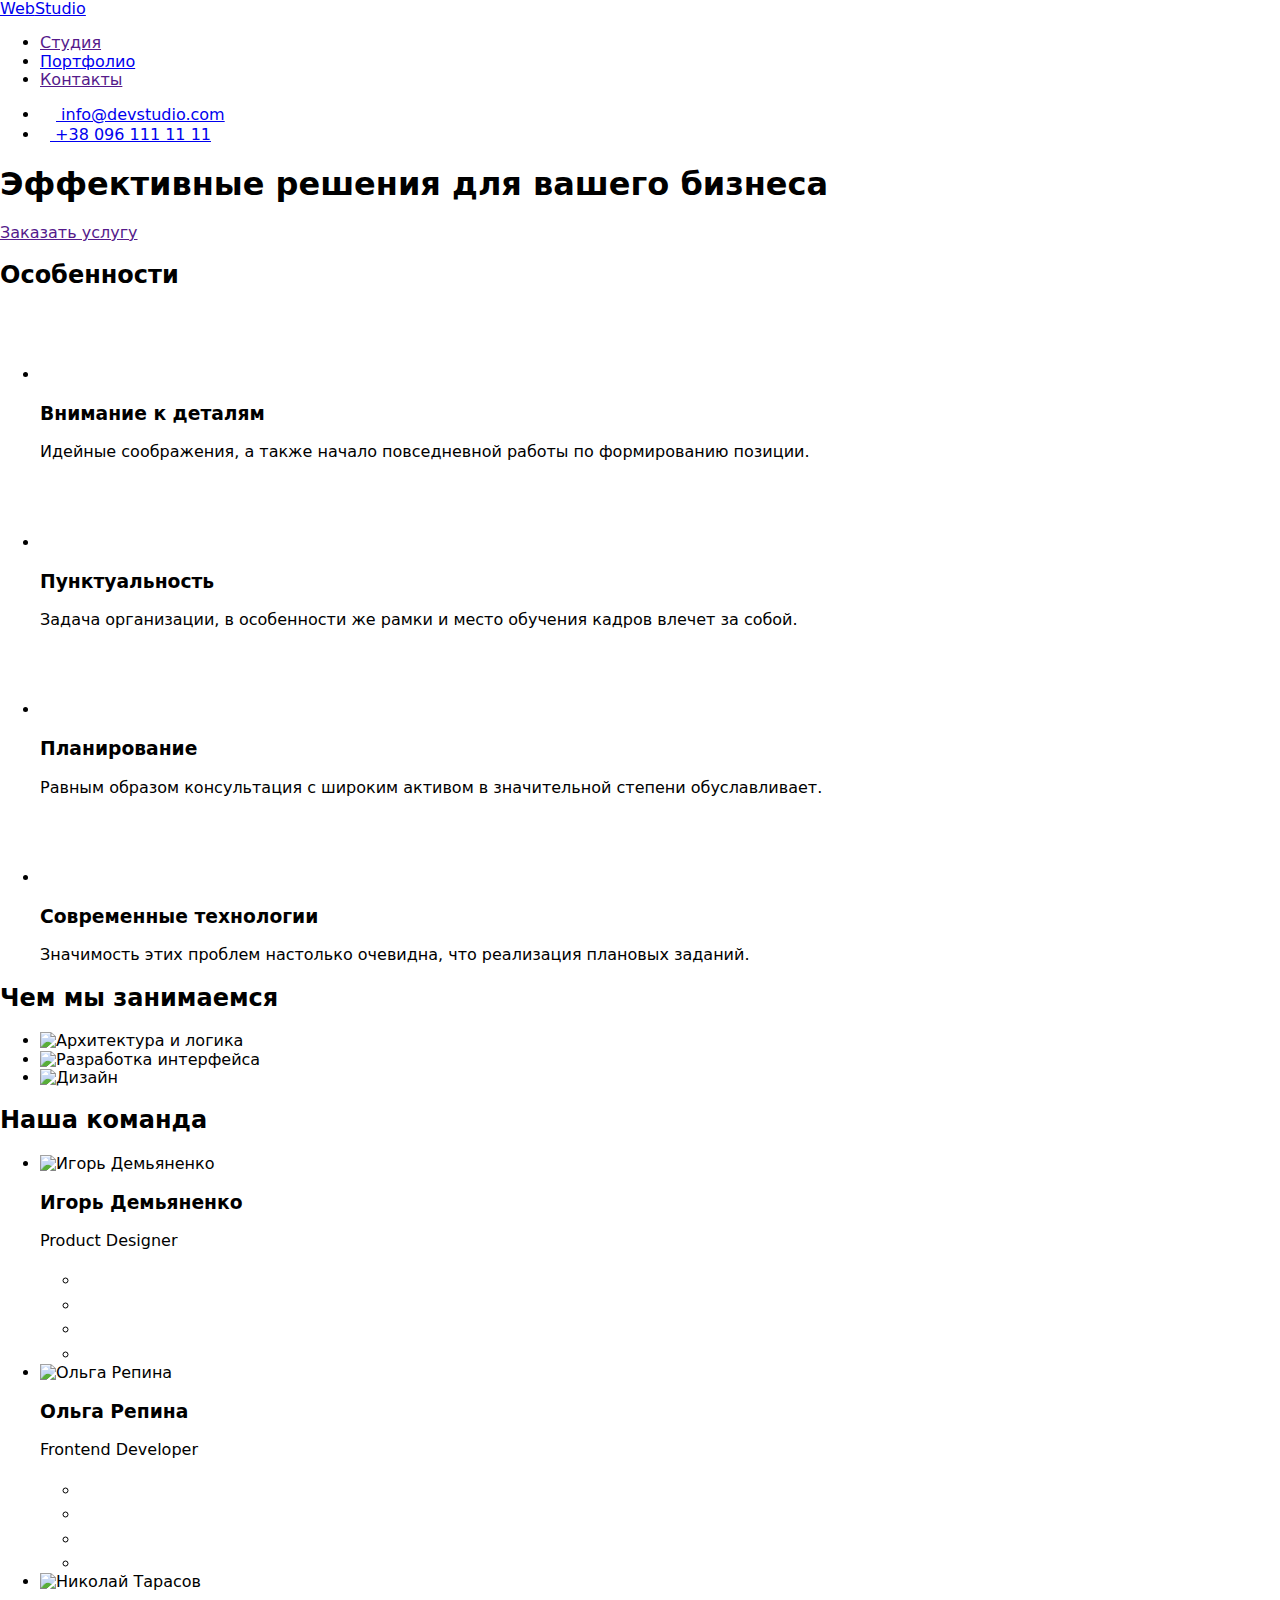
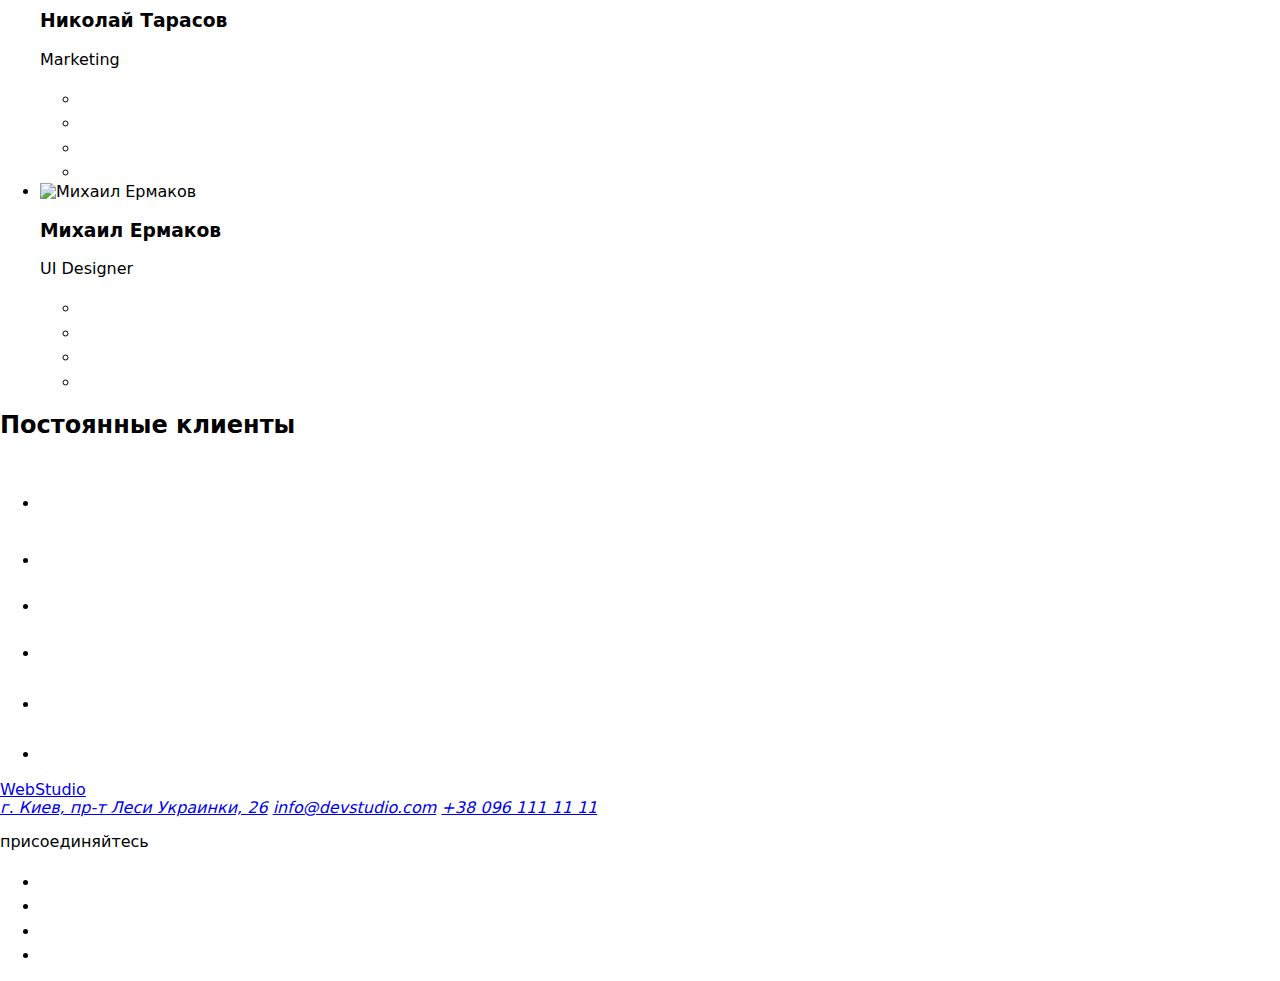
==== index.html @ e8a1dd30 "add files for homework 04 to start homework 05" ====
<!DOCTYPE html>
<html lang="ru">
  <head>
    <meta charset="UTF-8" />
    <meta name="viewport" content="width=device-width, initial-scale=1.0" />
    <title>Студия</title>
    <link rel="preconnect" href="https://fonts.gstatic.com" />
    <link
      href="https://fonts.googleapis.com/css2?family=Raleway:wght@700&family=Roboto:wght@400;500;700;900&display=swap"
      rel="stylesheet"
    />
    <link
      rel="stylesheet"
      href="https://cdnjs.cloudflare.com/ajax/libs/modern-normalize/1.0.0/modern-normalize.min.css"
    />
    <link rel="stylesheet" href="./css/styles.css" />
  </head>

  <body>
    <!-- Шапка -->
    <header class="header">
      <!--Контейнер для шапки сайта-->
      <div class="container main-nav">
        <nav class="header-nav">
          <!--Навигация-->
          <a href="./index.html" class="logo">
            <span class="logo-web">Web</span>Studio
          </a>

          <ul class="header-list">
            <li class="item">
              <a href="" class="header-list-link current">Студия</a>
            </li>

            <li class="item">
              <a href="./portfolio.html" class="header-list-link">Портфолио</a>
            </li>

            <li class="item">
              <a href="" class="header-list-link">Контакты</a>
            </li>
          </ul>
        </nav>

        <!--Kонтакы-->
        <ul class="contacts">
          <li class="item">
            <a
              href="mailto:info@devstudio.com"
              class="contacts-link header-mail"
            >
              <svg class="icon-contacts" width="16" height="12">
                <use href="./images/icons.svg#icon-envelope"></use>
              </svg>
              info@devstudio.com
            </a>
          </li>

          <li class="item">
            <a href="tel:+380961111111" class="contacts-link header-tel">
              <svg class="icon-contacts" width="10" height="16">
                <use href="./images/icons.svg#icon-smartphone"></use>
              </svg>
              +38 096 111 11 11
            </a>
          </li>
        </ul>
      </div>
    </header>

    <main>
      <!--Герой-->
      <section class="hero">
        <div class="header-overlay">
          <h1 class="hero-title">Эффективные решения для вашего бизнеса</h1>
          <a href="" class="hero-link">Заказать услугу</a>
        </div>
      </section>

      <!--Особенности-->
      <section class="features">
        <div class="container">
          <!-- Скрытый заголовок, особенности -->

          <h2 class="hidden">Особенности</h2>
          <ul class="features-list">
            <li class="features-list-item feature-first">
              <div class="features-icons">
                <svg class="icon-antenna" width="70" height="70">
                  <use href="./images/icons.svg#icon-antenna"></use>
                </svg>
              </div>
              <h3 class="features-item-title">Внимание к деталям</h3>
              <p class="features-item-text">
                Идейные соображения, а также начало повседневной работы по
                формированию позиции.
              </p>
            </li>

            <li class="features-list-item feature-second">
              <div class="features-icons">
                <svg class="icon-clock" width="70" height="70">
                  <use href="./images/icons.svg#icon-clock"></use>
                </svg>
              </div>
              <h3 class="features-item-title">Пунктуальность</h3>
              <p class="features-item-text">
                Задача организации, в особенности же рамки и место обучения
                кадров влечет за собой.
              </p>
            </li>

            <li class="features-list-item feature-third">
              <div class="features-icons">
                <svg class="icon-diagram" width="70" height="70">
                  <use href="./images/icons.svg#icon-diagram"></use>
                </svg>
              </div>
              <h3 class="features-item-title">Планирование</h3>
              <p class="features-item-text">
                Равным образом консультация с широким активом в значительной
                степени обуславливает.
              </p>
            </li>

            <li class="features-list-item feature-fourth">
              <div class="features-icons">
                <svg class="icon-astronaut" width="70" height="70">
                  <use href="./images/icons.svg#icon-astronaut"></use>
                </svg>
              </div>
              <h3 class="features-item-title">Современные технологии</h3>
              <p class="features-item-text">
                Значимость этих проблем настолько очевидна, что реализация
                плановых заданий.
              </p>
            </li>
          </ul>
        </div>
      </section>

      <!--Чем мы занимаемся-->
      <section class="issues">
        <div class="container">
          <!--Виды работ-->
          <h2 class="issues-title">Чем мы занимаемся</h2>
          <ul class="issues-list">
            <li class="issues-item">
              <img
                src="./images/our_projects_1.jpg"
                alt="Архитектура и логика"
                width="370"
              />
            </li>

            <li class="issues-item">
              <img
                src="./images/our_projects_2.jpg"
                alt="Разработка интерфейса"
                width="370"
              />
            </li>

            <li class="issues-item">
              <img src="./images/our_projects_3.jpg" alt="Дизайн" width="370" />
            </li>
          </ul>
        </div>
      </section>

      <!-- Наша команда -->
      <section class="team">
        <div class="container">
          <!--Представление команды-->
          <h2 class="team-title">Наша команда</h2>
          <ul class="team-list">
            <!-- Игорь Демьяненко -->
            <li class="team-list-item">
              <img
                src="./images/team_card_1.jpg"
                alt="Игорь Демьяненко"
                width="270"
              />
              <div class="team-card">
                <h3 class="team-item-title">Игорь Демьяненко</h3>
                <p class="team-item-text">Product Designer</p>
                <ul class="social-network ihor-sn">
                  <li class="sn-item">
                    <a href="" class="circle-button">
                      <svg class="icon-sn" width="20" height="20">
                        <use href="./images/icons.svg#icon-instagram"></use>
                      </svg>
                    </a>
                  </li>
                  <li class="sn-item">
                    <a href="" class="circle-button">
                      <svg class="icon-sn" width="20" height="20">
                        <use href="./images/icons.svg#icon-twitter"></use>
                      </svg>
                    </a>
                  </li>
                  <li class="sn-item">
                    <a href="" class="circle-button">
                      <svg class="icon-sn" width="20" height="20">
                        <use href="./images/icons.svg#icon-facebook"></use>
                      </svg>
                    </a>
                  </li>
                  <li class="sn-item">
                    <a href="" class="circle-button">
                      <svg class="icon-sn" width="20" height="20">
                        <use href="./images/icons.svg#icon-linkedin"></use>
                      </svg>
                    </a>
                  </li>
                </ul>
              </div>
            </li>

            <!-- Ольга Репина -->
            <li class="team-list-item">
              <img
                src="./images/team_card_2.jpg"
                alt="Ольга Репина"
                width="270"
              />
              <div class="team-card">
                <h3 class="team-item-title">Ольга Репина</h3>
                <p class="team-item-text">Frontend Developer</p>
                <ul class="social-network olha-sn">
                  <li class="sn-item">
                    <a href="" class="circle-button">
                      <svg class="icon-sn" width="20" height="20">
                        <use href="./images/icons.svg#icon-instagram"></use>
                      </svg>
                    </a>
                  </li>
                  <li class="sn-item">
                    <a href="" class="circle-button">
                      <svg class="icon-sn" width="20" height="20">
                        <use href="./images/icons.svg#icon-twitter"></use>
                      </svg>
                    </a>
                  </li>
                  <li class="sn-item">
                    <a href="" class="circle-button">
                      <svg class="icon-sn" width="20" height="20">
                        <use href="./images/icons.svg#icon-facebook"></use>
                      </svg>
                    </a>
                  </li>
                  <li class="sn-item">
                    <a href="" class="circle-button">
                      <svg class="icon-sn" width="20" height="20">
                        <use href="./images/icons.svg#icon-linkedin"></use>
                      </svg>
                    </a>
                  </li>
                </ul>
              </div>
            </li>

            <!-- Николай Тарасов -->
            <li class="team-list-item">
              <img
                src="./images/team_card_3.jpg"
                alt="Николай Тарасов"
                width="270"
              />
              <div class="team-card">
                <h3 class="team-item-title">Николай Тарасов</h3>
                <p class="team-item-text">Marketing</p>
                <ul class="social-network nikolay-sn">
                  <li class="sn-item">
                    <a href="" class="circle-button">
                      <svg class="icon-sn" width="20" height="20">
                        <use href="./images/icons.svg#icon-instagram"></use>
                      </svg>
                    </a>
                  </li>
                  <li class="sn-item">
                    <a href="" class="circle-button">
                      <svg class="icon-sn" width="20" height="20">
                        <use href="./images/icons.svg#icon-twitter"></use>
                      </svg>
                    </a>
                  </li>
                  <li class="sn-item">
                    <a href="" class="circle-button">
                      <svg class="icon-sn" width="20" height="20">
                        <use href="./images/icons.svg#icon-facebook"></use>
                      </svg>
                    </a>
                  </li>
                  <li class="sn-item">
                    <a href="" class="circle-button">
                      <svg class="icon-sn" width="20" height="20">
                        <use href="./images/icons.svg#icon-linkedin"></use>
                      </svg>
                    </a>
                  </li>
                </ul>
              </div>
            </li>

            <!-- Михаил Ермаков -->
            <li class="team-list-item">
              <img
                src="./images/team_card_4.jpg"
                alt="Михаил Ермаков"
                width="270"
              />
              <div class="team-card">
                <h3 class="team-item-title">Михаил Ермаков</h3>
                <p class="team-item-text">UI Designer</p>
                <ul class="social-network michail-sn">
                  <li class="sn-item">
                    <a href="" class="circle-button">
                      <svg class="icon-sn" width="20" height="20">
                        <use href="./images/icons.svg#icon-instagram"></use>
                      </svg>
                    </a>
                  </li>
                  <li class="sn-item">
                    <a href="" class="circle-button">
                      <svg class="icon-sn" width="20" height="20">
                        <use href="./images/icons.svg#icon-twitter"></use>
                      </svg>
                    </a>
                  </li>
                  <li class="sn-item">
                    <a href="" class="circle-button">
                      <svg class="icon-sn" width="20" height="20">
                        <use href="./images/icons.svg#icon-facebook"></use>
                      </svg>
                    </a>
                  </li>
                  <li class="sn-item">
                    <a href="" class="circle-button">
                      <svg class="icon-sn" width="20" height="20">
                        <use href="./images/icons.svg#icon-linkedin"></use>
                      </svg>
                    </a>
                  </li>
                </ul>
              </div>
            </li>
          </ul>
        </div>
      </section>

      <!-- Постоянные клиенты -->

      <section class="clients">
        <div class="container">
          <h2 class="clients-title">Постоянные клиенты</h2>
          <ul class="clients-list">
            <li class="client-item">
              <a href="" class="button-clients">
                <svg class="clients-icon-logo" width="44" height="50">
                  <use href="./images/icons.svg#icon-client-logo1"></use>
                </svg>
              </a>
            </li>

            <li class="client-item">
              <a href="" class="button-clients">
                <svg class="clients-icon-logo" width="40" height="52">
                  <use href="./images/icons.svg#icon-client-logo2"></use>
                </svg>
              </a>
            </li>

            <li class="client-item">
              <a href="" class="button-clients">
                <svg class="clients-icon-logo" width="41" height="42">
                  <use href="./images/icons.svg#icon-client-logo3"></use>
                </svg>
              </a>
            </li>

            <li class="client-item">
              <a href="" class="button-clients">
                <svg class="clients-icon-logo" width="80" height="42">
                  <use href="./images/icons.svg#icon-client-logo4"></use>
                </svg>
              </a>
            </li>

            <li class="client-item">
              <a href="" class="button-clients">
                <svg class="clients-icon-logo" width="59" height="47">
                  <use href="./images/icons.svg#icon-client-logo5"></use>
                </svg>
              </a>
            </li>

            <li class="client-item">
              <a href="" class="button-clients">
                <svg class="clients-icon-logo" width="88" height="46">
                  <use href="./images/icons.svg#icon-client-logo6"></use>
                </svg>
              </a>
            </li>
          </ul>
        </div>
      </section>
    </main>

    <!-- Подвал -->
    <footer class="footer">
      <div class="container">
        <div class="footer-flex">
          <!-- Блок с контактной информацией -->
          <div class="footer-contacts">
            <!-- Лого -->
            <a href="./index.html" class="footer-logo">
              <span class="logo-web">Web</span>Studio
            </a>

            <!--Контактная информация-->
            <address class="footer-address">
              <!-- Физический адрес -->

              <a
                href="https://goo.gl/maps/JUrXiFq32XLz6EwXA"
                class="footer-address-link"
                >г. Киев, пр-т Леси Украинки, 26</a
              >

              <!-- Электронная почта -->

              <a href="mailto:info@devstudio.com" class="footer-email"
                >info@devstudio.com</a
              >

              <!-- Телефон -->

              <a href="tel:+380961111111" class="footer-tel"
                >+38 096 111 11 11</a
              >
            </address>
          </div>

          <!-- Блок со ссылками на соц.сети -->
          <div class="footer-sn">
            <p class="footer-sn-title">присоединяйтесь</p>
            <ul class="footer-circle-icons">
              <li class="footer-sn-items">
                <a href="" class="circle-button footer-circle-button">
                  <svg class="icon-sn" width="20" height="20">
                    <use href="./images/icons.svg#icon-instagram"></use>
                  </svg>
                </a>
              </li>
              <li class="footer-sn-items">
                <a href="" class="circle-button footer-circle-button">
                  <svg class="icon-sn" width="20" height="20">
                    <use href="./images/icons.svg#icon-twitter"></use>
                  </svg>
                </a>
              </li>
              <li class="footer-sn-items">
                <a href="" class="circle-button footer-circle-button">
                  <svg class="icon-sn" width="20" height="20">
                    <use href="./images/icons.svg#icon-facebook"></use>
                  </svg>
                </a>
              </li>
              <li class="footer-sn-items">
                <a href="" class="circle-button footer-circle-button">
                  <svg class="icon-sn" width="20" height="20">
                    <use href="./images/icons.svg#icon-linkedin"></use>
                  </svg>
                </a>
              </li>
            </ul>
          </div>
        </div>
      </div>
    </footer>
  </body>
</html>
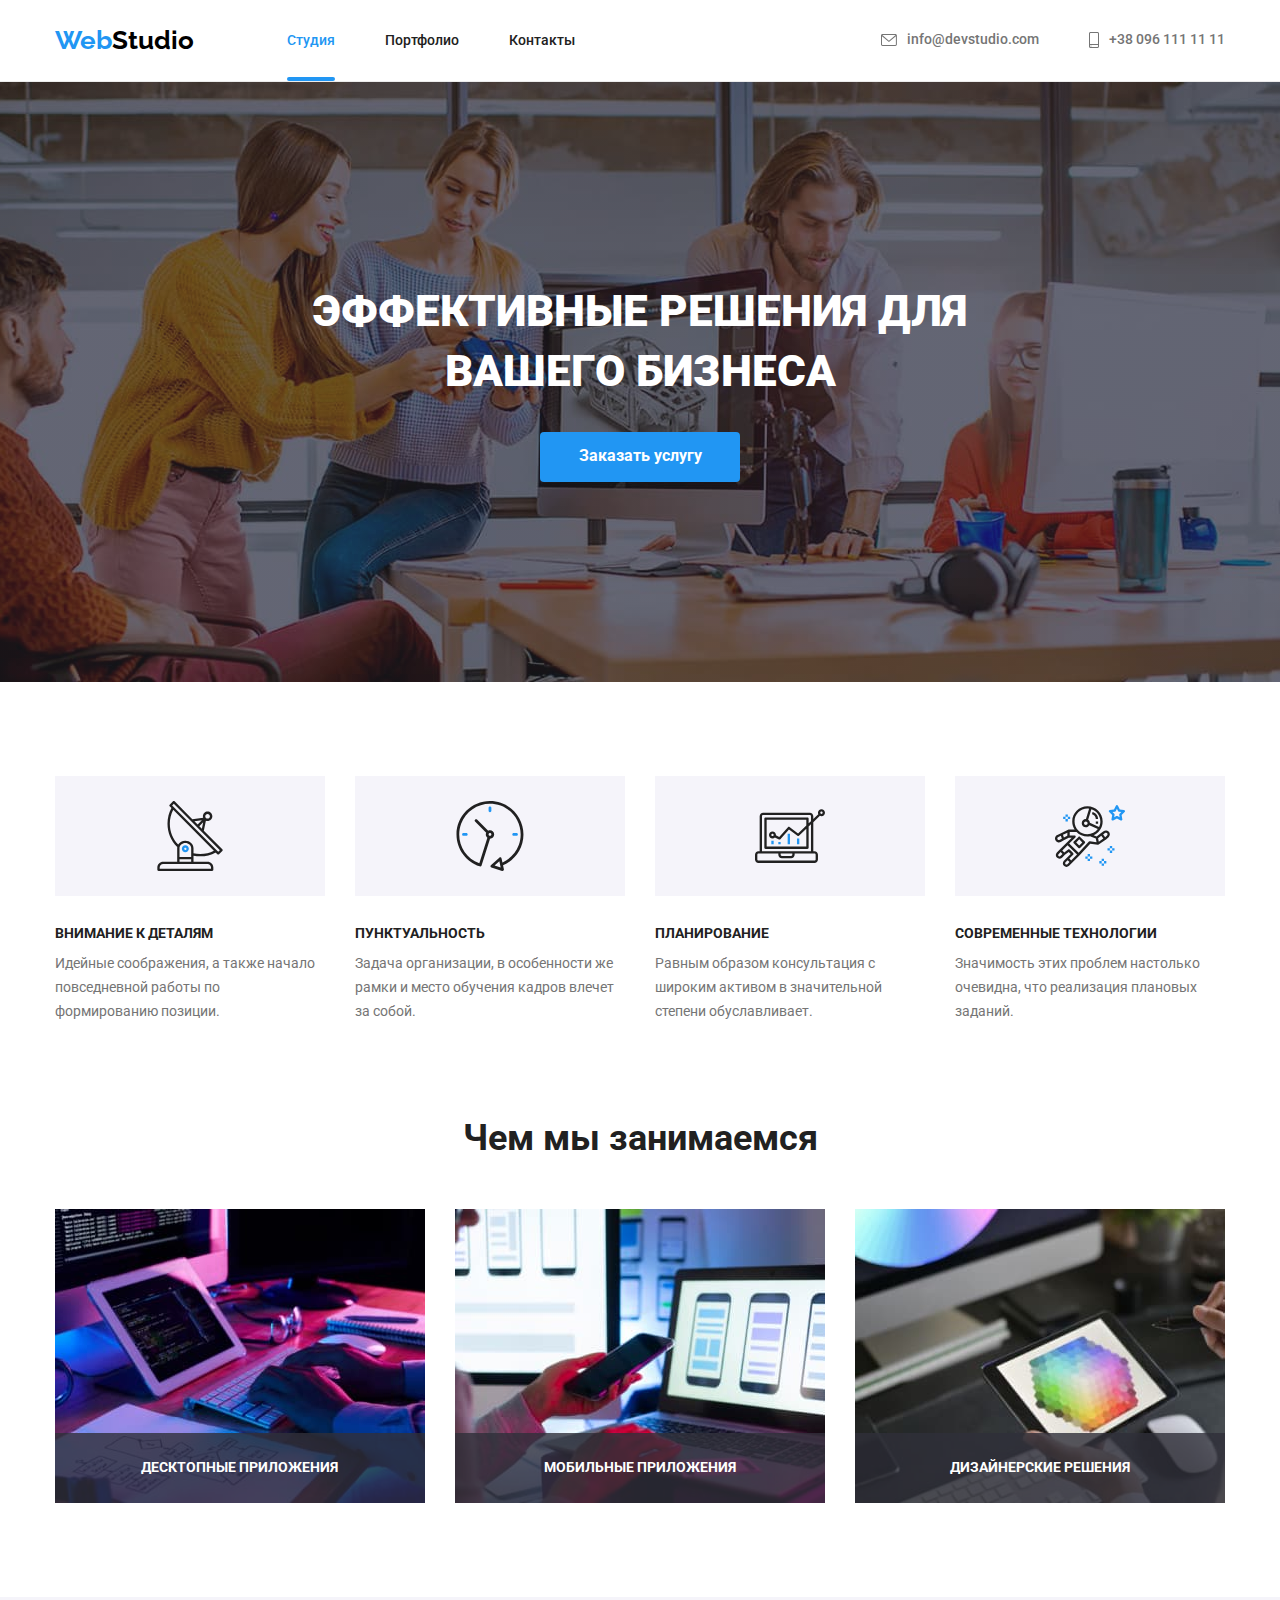
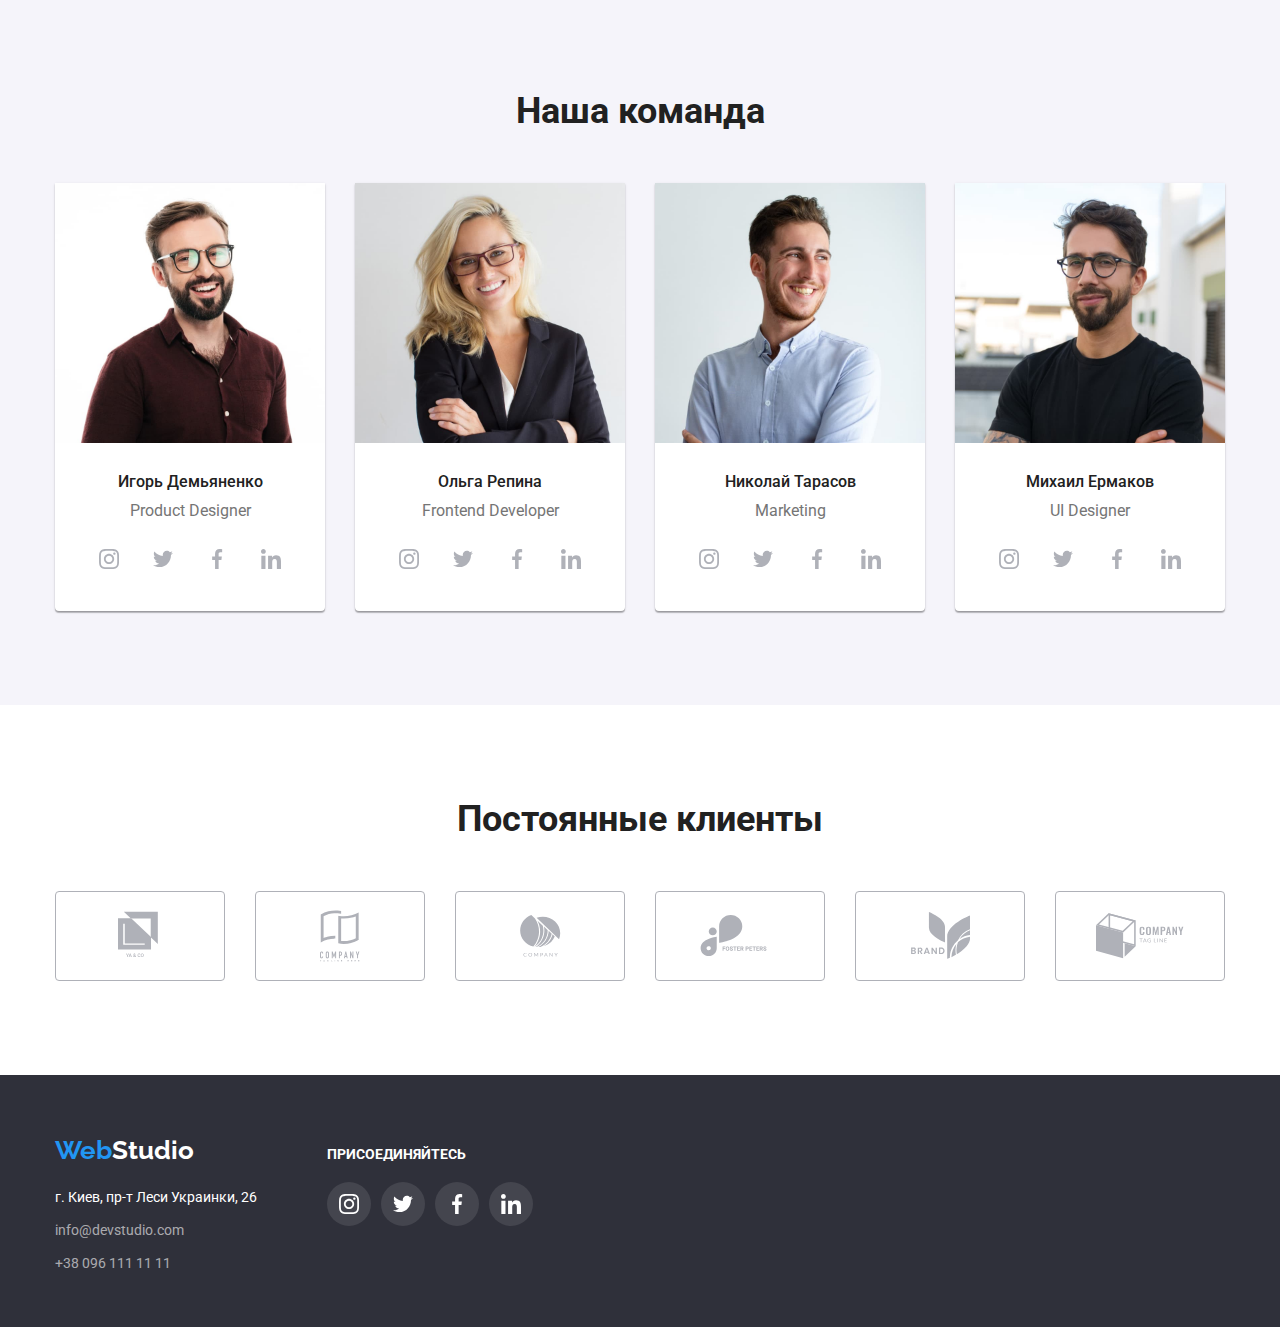
==== commit 996a2364: "correct model windows for html" ====
--- a/index.html
+++ b/index.html
@@ -73,7 +73,8 @@
       <section class="hero">
         <div class="header-overlay">
           <h1 class="hero-title">Эффективные решения для вашего бизнеса</h1>
-          <a href="" class="hero-link">Заказать услугу</a>
+          <!-- <a href="" class="hero-link" data-modal-open>Заказать услугу</a> -->
+          <button class="hero-button" data-modal-open>Заказать услугу</button>
         </div>
       </section>
 
@@ -146,23 +147,36 @@
           <h2 class="issues-title">Чем мы занимаемся</h2>
           <ul class="issues-list">
             <li class="issues-item">
-              <img
-                src="./images/our_projects_1.jpg"
-                alt="Архитектура и логика"
-                width="370"
-              />
+              <div class="issues-item-thumb">
+                <img
+                  src="./images/our_projects_1.jpg"
+                  alt="Архитектура и логика"
+                  width="370"
+                />
+                <p class="issues-image-text">Десктопные приложения</p>
+              </div>
             </li>
 
             <li class="issues-item">
-              <img
-                src="./images/our_projects_2.jpg"
-                alt="Разработка интерфейса"
-                width="370"
-              />
+              <div class="issues-item-thumb">
+                <img
+                  src="./images/our_projects_2.jpg"
+                  alt="Разработка интерфейса"
+                  width="370"
+                />
+                <p class="issues-image-text">Мобильные приложения</p>
+              </div>
             </li>
 
             <li class="issues-item">
-              <img src="./images/our_projects_3.jpg" alt="Дизайн" width="370" />
+              <div class="issues-item-thumb">
+                <img
+                  src="./images/our_projects_3.jpg"
+                  alt="Дизайн"
+                  width="370"
+                />
+                <p class="issues-image-text">Дизайнерские решения</p>
+              </div>
             </li>
           </ul>
         </div>
@@ -479,5 +493,33 @@
         </div>
       </div>
     </footer>
+
+    <!-- Модальное окно -->
+
+    <div class="backdrop is-hidden" data-modal>
+      <div class="modal">
+        <p>
+          Lorem ipsum dolor sit amet consectetur adipisicing elit. Est hic optio
+          dicta pariatur nostrum sequi aspernatur itaque dolorem veniam delectus
+          voluptatum eveniet ipsa exercitationem velit, sint, blanditiis
+          obcaecati cum dolores, accusamus culpa sed. Facilis fuga incidunt
+          explicabo eaque? Autem nulla quod sapiente, dolores fugit nostrum
+          accusantium architecto reiciendis quia! Earum quae eligendi incidunt
+          assumenda labore debitis molestiae! Itaque blanditiis minus ipsam
+          illum maiores quam ipsa, omnis sapiente aut tempora quia officia
+          explicabo officiis facere, quos tenetur, esse odit saepe laudantium?
+          Iusto incidunt nihil laborum similique nostrum est ratione asperiores
+          quisquam sit? Fuga quisquam quae velit corrupti debitis voluptate
+          quibusdam minus.
+        </p>
+        <button class="modal-close-button" data-modal-close>
+          <svg class="modal-close-svg" width="30" height="30">
+            <use href="./images/logo-svg/symbol-defs.svg#icon-close"></use>
+          </svg>
+        </button>
+      </div>
+    </div>
+
+    <script src="./js/modal.js"></script>
   </body>
 </html>--- a/css/styles.css
+++ b/css/styles.css
@@ -0,0 +1,922 @@
+:root {
+  --main-background-color: #ffffff;
+  --white-additional-color: #ffffff;
+  --additional-background-color: #f5f4fa;
+  --title-text-color: #212121;
+  --text-color: #757575;
+  --accent-color: #2196f3;
+  --logo-color: #000;
+  --hero-footer-color: #2f303a;
+  --mailtel-logo-footer: rgba(255, 255, 255, 0.6);
+  --grey-svg-color: #afb1b8;
+  --portfolio-border-color: #eeeeee;
+}
+
+/* Общая стилизация */
+
+ul {
+  list-style: none;
+  margin: 0;
+  padding: 0;
+}
+
+a {
+  text-decoration: none;
+}
+
+/* Фоновые цвета */
+
+.header {
+  background-color: var(--main-background-color);
+  border-bottom: 1px solid #ececec;
+}
+
+.hero,
+.footer {
+  background-color: var(--hero-footer-color);
+}
+
+.team {
+  background-color: var(--additional-background-color);
+}
+
+/* Шрифты */
+
+body {
+  margin: 0;
+  font-family: 'Roboto', sans-serif;
+}
+
+/* Общие стили для контейнера */
+
+.container {
+  margin-left: auto;
+  margin-right: auto;
+  width: 1200px;
+  padding-left: 15px;
+  padding-right: 15px;
+}
+
+/* Стилизация разделов с фоном, отличным от основного */
+
+.team {
+  margin-left: auto;
+  margin-right: auto;
+}
+
+/* Обнуление встроенных стилей */
+
+h1,
+h2,
+h3,
+h4,
+h5,
+h6,
+p {
+  margin: 0;
+}
+
+img {
+  display: block;
+  max-width: 100%;
+}
+
+button {
+  border: 0;
+  padding: 0;
+  margin: 0;
+}
+
+/* Header */
+
+/* Логотип в шапке */
+
+.logo {
+  margin-right: 93px;
+  padding-top: 25px;
+  padding-bottom: 25px;
+
+  color: var(--logo-color);
+
+  font-family: 'Raleway', sans-serif;
+
+  font-weight: 700;
+  font-size: 26px;
+  line-height: 1.19;
+}
+
+.logo-web {
+  color: var(--accent-color);
+}
+
+/* Оформление нав. ссылок в шапке */
+
+.header-list-link {
+  position: relative;
+
+  padding-top: 32px;
+  padding-bottom: 32px;
+
+  color: var(--title-text-color);
+
+  font-weight: 500;
+  font-size: 14px;
+  line-height: 1.14;
+
+  text-decoration: none;
+
+  transition: color 250ms cubic-bezier(0.4, 0, 0.2, 1);
+}
+
+.header-list-link:hover,
+.header-list-link:focus {
+  color: var(--accent-color);
+}
+
+.header-list .header-list-link.current {
+  color: var(--accent-color);
+}
+
+/* Подчеркивание активного пункта меню */
+
+.header-list-link.current::after {
+  position: absolute;
+  content: '';
+  display: block;
+  bottom: -1px;
+  width: 100%;
+  height: 4px;
+  background-color: var(--accent-color);
+  border-radius: 2px;
+}
+
+/* Оформление ссылок email и tel в шапке */
+
+.contacts-link {
+  display: flex;
+  align-items: center;
+
+  padding-top: 32px;
+  padding-bottom: 32px;
+
+  color: var(--text-color);
+
+  font-weight: 500;
+  font-size: 14px;
+  line-height: 1.14;
+
+  text-decoration: none;
+
+  transition: color 250ms cubic-bezier(0.4, 0, 0.2, 1);
+}
+
+.contacts-link:hover,
+.contacts-link:focus {
+  color: var(--accent-color);
+}
+
+/* Геометрия и позиционирование Header */
+
+/* Размещает в одну строку ссылки email и tel */
+
+.header-list,
+.contacts {
+  display: flex;
+}
+
+/* Размещает в одну строку лого и нав. ссылки */
+
+.header-nav {
+  display: flex;
+  align-items: center;
+}
+
+/* Размещает в одну строку навигацию и контакты */
+
+.main-nav {
+  display: flex;
+  align-items: center;
+  justify-content: space-between;
+}
+
+/* Добавляет отступы между нав. ссылками и между ссылками контактов.
+Отступ только для тех элементов, перед которыми есть хоть один сосед */
+
+.header-list .item + .item {
+  margin-left: 50px;
+}
+
+.contacts .item + .item {
+  margin-left: 50px;
+}
+
+/* Цвет и отступ для иконок мейла и телефона */
+
+.icon-contacts {
+  margin-right: 10px;
+  fill: currentColor;
+}
+
+/* Герой */
+
+.hero {
+  max-width: 1600px;
+  height: 600px;
+
+  margin-left: auto;
+  margin-right: auto;
+
+  text-align: center;
+}
+
+.header-overlay {
+  background-repeat: no-repeat;
+  background-position: center;
+  background-size: cover;
+
+  padding-top: 200px;
+
+  max-width: 1600px;
+  min-height: 600px;
+  margin-left: auto;
+  margin-right: auto;
+
+  background-image: linear-gradient(
+      to right,
+      rgba(47, 48, 58, 0.4),
+      rgba(47, 48, 58, 0.4)
+    ),
+    url('../images/img-hero.jpg');
+}
+
+.hero-title {
+  margin-left: auto;
+  margin-right: auto;
+  margin-bottom: 30px;
+
+  width: 696px;
+
+  color: var(--white-additional-color);
+
+  font-weight: 900;
+  font-size: 44px;
+  line-height: 1.36;
+
+  text-transform: uppercase;
+}
+
+/* .hero-link {
+  display: inline-block;
+  padding: 10px 32px;
+  border-radius: 4px;
+  color: var(--white-additional-color);
+  background-color: var(--accent-color);
+  font-weight: 700;
+  font-size: 16px;
+} */
+
+.hero-button {
+  width: 200px;
+  height: 50px;
+  background-color: var(--accent-color);
+  color: var(--white-additional-color);
+  font-weight: 700;
+  font-size: 16px;
+  border-radius: 4px;
+  cursor: pointer;
+}
+
+/* Особенности */
+
+.features {
+  padding-top: 94px;
+}
+
+/* Декоративные элементы  */
+
+.features-icons {
+  display: flex;
+  justify-content: center;
+  align-items: center;
+
+  margin-bottom: 30px;
+
+  width: 270px;
+  height: 120px;
+
+  background-color: var(--additional-background-color);
+}
+
+/* Стили текста и заголовков */
+
+.features-item-title {
+  margin-bottom: 10px;
+
+  color: var(--title-text-color);
+
+  font-weight: 700;
+  font-size: 14px;
+  line-height: 1.14;
+
+  text-transform: uppercase;
+}
+
+.features-item-text {
+  color: var(--text-color);
+
+  font-weight: 400;
+  font-size: 14px;
+  line-height: 1.71;
+}
+
+/* Размещает блоки в строку. Компенсационные отступы */
+
+.features-list {
+  display: flex;
+  flex-wrap: wrap;
+
+  margin-left: -30px;
+  margin-top: -30px;
+}
+
+/* Размещает блоки по 4 в строке. Добавляет отступы между ними */
+
+.features-list > .features-list-item {
+  flex-basis: calc(100% / 4 - 30px);
+
+  margin-left: 30px;
+  margin-top: 30px;
+}
+
+/* Задачи */
+
+.issues {
+  padding-top: 94px;
+  padding-bottom: 94px;
+}
+
+.issues-title {
+  margin-bottom: 50px;
+
+  color: var(--title-text-color);
+
+  font-weight: 700;
+  font-size: 36px;
+  line-height: 1.16;
+
+  text-align: center;
+}
+
+.issues-item-thumb {
+  position: relative;
+}
+
+.issues-item-thumb::before {
+  content: '';
+  display: flex;
+  position: absolute;
+
+  top: 224px;
+  left: 0;
+
+  width: 100%;
+  height: 70px;
+
+  background-color: rgba(47, 48, 58, 0.8);
+}
+
+.issues-image-text {
+  position: absolute;
+  top: 251px;
+  white-space: nowrap;
+
+  transform: translate(-50%, 0);
+  left: 50%;
+
+  color: var(--white-additional-color);
+
+  font-weight: 700;
+  font-size: 14px;
+  line-height: 1.14;
+
+  text-transform: uppercase;
+}
+
+/* Размещает блоки в строку. Компенсационные отступы */
+
+.issues-list {
+  display: flex;
+  flex-wrap: wrap;
+
+  margin-left: -30px;
+  margin-top: -30px;
+}
+
+/* Размещает блоки по 3 в строке. Добавляет отступы между ними */
+
+.issues-list > .issues-item {
+  flex-basis: calc(100% / 3 - 30px);
+
+  margin-left: 30px;
+  margin-top: 30px;
+}
+
+/* Команда */
+
+.team {
+  padding-top: 94px;
+  padding-bottom: 94px;
+}
+
+.team-title {
+  margin-bottom: 50px;
+
+  color: var(--title-text-color);
+
+  font-weight: 700;
+  font-size: 36px;
+  line-height: 1.16;
+
+  text-align: center;
+}
+
+.team-card {
+  padding: 30px 32px;
+}
+
+.team-item-title {
+  margin-bottom: 10px;
+
+  color: var(--title-text-color);
+
+  font-weight: 500;
+  font-size: 16px;
+  line-height: 1.18;
+
+  text-align: center;
+}
+
+.team-item-text {
+  margin-bottom: 16px;
+
+  color: var(--text-color);
+
+  font-weight: 400;
+  font-size: 16px;
+  line-height: 1.18;
+
+  text-align: center;
+}
+
+/* Размещает блоки в строку. Компенсационные отступы */
+
+.team-list {
+  display: flex;
+  flex-wrap: wrap;
+  margin-left: -30px;
+  margin-top: -30px;
+}
+
+/* Размещает блоки по 3 в строке. Добавляет отступы между ними */
+
+.team-list > .team-list-item {
+  flex-basis: calc(100% / 4 - 30px);
+
+  margin-left: 30px;
+  margin-top: 30px;
+}
+
+.team-list-item {
+  background-color: var(--main-background-color);
+  box-shadow: 0px 1px 3px rgba(0, 0, 0, 0.12), 0px 1px 1px rgba(0, 0, 0, 0.14),
+    0px 2px 1px rgba(0, 0, 0, 0.2);
+  border-radius: 0px 0px 4px 4px;
+}
+
+/* Блок с иконками соц.сетей */
+
+.social-network {
+  display: flex;
+  justify-content: space-between;
+}
+
+/* Размещение ссылок в строку, выравнивание */
+
+.circle-button {
+  display: flex;
+  justify-content: center;
+  align-items: center;
+
+  width: 44px;
+  height: 44px;
+  border-radius: 50%;
+
+  color: var(--grey-svg-color);
+  background-color: var(--main-background-color);
+
+  transition: color 250ms cubic-bezier(0.4, 0, 0.2, 1),
+    background-color 250ms cubic-bezier(0.4, 0, 0.2, 1);
+}
+
+.circle-button:hover,
+.circle-button:focus {
+  background-color: var(--accent-color);
+  color: var(--white-additional-color);
+}
+
+.icon-sn {
+  fill: currentColor;
+}
+
+/* Постоянные клиенты */
+
+.clients {
+  padding-top: 94px;
+  padding-bottom: 94px;
+}
+
+.clients-title {
+  margin-bottom: 50px;
+
+  color: var(--title-text-color);
+
+  font-weight: 700;
+  font-size: 36px;
+  line-height: 1.16;
+
+  text-align: center;
+}
+
+.clients-list {
+  display: flex;
+  flex-wrap: wrap;
+}
+
+.client-item:not(:last-child) {
+  margin-right: 30px;
+}
+
+.button-clients {
+  display: flex;
+  justify-content: center;
+  align-items: center;
+
+  width: 170px;
+  height: 90px;
+
+  border: 1px solid #afb1b8;
+  border-radius: 4px;
+
+  color: #afb1b8;
+
+  transition: color 250ms cubic-bezier(0.4, 0, 0.2, 1),
+    border-color 250ms cubic-bezier(0.4, 0, 0.2, 1);
+}
+
+.button-clients:hover,
+.button-clients:focus {
+  border-color: var(--accent-color);
+  color: var(--accent-color);
+}
+
+.clients-icon-logo {
+  fill: currentColor;
+}
+
+/* Подвал */
+
+.footer {
+  margin-left: auto;
+  margin-right: auto;
+  min-height: 252px;
+
+  padding-top: 60px;
+}
+
+.footer-logo {
+  display: block;
+  margin-bottom: 20px;
+
+  color: var(--white-additional-color);
+
+  font-family: 'Raleway', sans-serif;
+  font-weight: 700;
+  font-size: 26px;
+  line-height: 1.19;
+
+  text-decoration: none;
+}
+
+.footer-address-link {
+  margin-bottom: 9px;
+
+  color: var(--white-additional-color);
+
+  font-style: normal;
+  font-weight: 400;
+  font-size: 14px;
+  line-height: 1.71;
+}
+
+.footer-email,
+.footer-tel {
+  color: var(--mailtel-logo-footer);
+
+  font-style: normal;
+  font-weight: 400;
+  font-size: 14px;
+  line-height: 1.71;
+}
+
+.footer-email {
+  display: block;
+  margin-bottom: 9px;
+}
+
+
+.footer-email:focus,
+.footer-email:hover {
+  color: var(--accent-color);
+}
+
+.footer-tel:focus,
+.footer-tel:hover {
+  color: var(--accent-color);
+}
+
+.footer-address-link {
+  display: block;
+  margin-bottom: 9px;
+}
+
+/* Ставит блоки футера в строку */
+
+.footer-flex {
+  display: flex;
+  align-items: baseline;
+}
+
+.footer-sn {
+  margin-left: 70px;
+}
+
+.footer-sn-title {
+  margin-bottom: 20px;
+
+  color: var(--white-additional-color);
+
+  font-weight: 700;
+  font-size: 14px;
+  line-height: 1.142;
+
+  text-align: left;
+  text-transform: uppercase;
+}
+
+/* Ставит иконки в строку и добавляет выравнивание */
+
+.footer-circle-icons {
+  display: flex;
+}
+
+.footer-circle-button {
+  background-color: rgba(255, 255, 255, 0.1);
+  color: var(--white-additional-color);
+}
+
+.footer-sn-items {
+  margin-right: 10px;
+}
+
+.footer-circle-icons li:last-child {
+  margin-right: 0;
+}
+
+/* Портфолио */
+
+.portfolio {
+  padding-top: 94px;
+  padding-bottom: 94px;
+}
+
+.buttons {
+  margin-bottom: 50px;
+}
+
+.portfolio-button {
+  padding: 6px 22px;
+
+  color: var(--title-text-color);
+  background-color: var(--additional-background-color);
+
+  font-family: inherit;
+  font-weight: 500;
+  font-size: 16px;
+  line-height: 1.6;
+
+  border: none;
+  border-radius: 4px;
+
+  transition: color 250ms cubic-bezier(0.4, 0, 0.2, 1),
+    background-color 250ms cubic-bezier(0.4, 0, 0.2, 1),
+    box-shadow 250ms cubic-bezier(0.4, 0, 0.2, 1);
+}
+
+.portfolio-button:hover,
+.portfolio-button:focus {
+  color: var(--white-additional-color);
+  background-color: var(--accent-color);
+  box-shadow: 0px 3px 1px rgba(0, 0, 0, 0.1), 0px 1px 2px rgba(0, 0, 0, 0.08),
+    0px 2px 2px rgba(0, 0, 0, 0.12);
+}
+
+.portfolio-button-list {
+  display: flex;
+  justify-content: center;
+}
+
+.button-item:not(:last-child) {
+  margin-right: 8px;
+}
+
+/* Портфолио. Работы */
+
+/* Эффект ховера на ссылку */
+
+.portfolio-list-link {
+  display: block;
+  width: 100%;
+  height: 100%;
+
+  transition: box-shadow 250ms cubic-bezier(0.4, 0, 0.2, 1);
+}
+
+.portfolio-list-link:hover,
+.portfolio-list-link:focus {
+  box-shadow: 0px 1px 1px rgba(0, 0, 0, 0.12), 0px 4px 4px rgba(0, 0, 0, 0.06),
+    1px 4px 6px rgba(0, 0, 0, 0.16);
+}
+
+/* Размещает карточки в строку. Компенсационные отступы */
+
+.portfolio-list {
+  display: flex;
+  flex-wrap: wrap;
+
+  margin-left: -30px;
+  margin-top: -30px;
+}
+
+.portfolio-list-item {
+  flex-basis: calc(100% / 3 - 30px);
+
+  margin-left: 30px;
+  margin-top: 30px;
+
+  background-color: var(--main-background-color);
+}
+
+/* Синий оверлей */
+
+.card-thumb {
+  position: relative;
+  overflow: hidden;
+}
+
+.card-overlay {
+  position: absolute;
+  transform: translateY(100%);
+  transition: transform 250ms cubic-bezier(0.4, 0, 0.2, 1);
+
+  top: 0;
+  left: 0;
+
+  width: 100%;
+  height: 100%;
+
+  background-color: rgba(33, 150, 243, 0.9);
+}
+
+.card-overlay-text {
+  position: absolute;
+  transform: translate(-50%, -50%);
+
+  top: 50%;
+  left: 50%;
+
+  width: 322px;
+
+  color: var(--white-additional-color);
+
+  font-weight: 400;
+  font-size: 18px;
+  line-height: 1.55;
+}
+
+.portfolio-list-link:hover .card-overlay {
+  transform: translateX(0);
+}
+
+.portfolio-list-link:focus .card-overlay {
+  transform: translateX(0);
+}
+
+.card-content {
+  padding-top: 20px;
+  padding-bottom: 20px;
+  padding-left: 24px;
+  padding-right: 24px;
+
+  border-bottom: 1px solid var(--portfolio-border-color);
+  border-left: 1px solid var(--portfolio-border-color);
+  border-right: 1px solid var(--portfolio-border-color);
+}
+
+.portfolio-item-header {
+  margin-bottom: 4px;
+
+  color: var(--title-text-color);
+
+  font-weight: 700;
+  font-size: 18px;
+  line-height: 2;
+}
+
+.portfolio-item-text {
+  color: var(--text-color);
+
+  font-weight: 400;
+  font-size: 16px;
+  line-height: 1.87;
+}
+
+/* Скрытый заголовок. Код подсмотрен у А.Репеты */
+
+.hidden {
+  position: absolute;
+  width: 1px;
+  height: 1px;
+  margin: -1px;
+  border: 0;
+  padding: 0;
+
+  white-space: nowrap;
+  clip-path: inset(100%);
+  clip: rect(0 0 0 0);
+  overflow: hidden;
+}
+
+/* Модальное окно */
+
+.backdrop {
+  position: fixed;
+  top: 0;
+  left: 0;
+  width: 100%;
+  height: 100%;
+  background-color: rgba(0, 0, 0, 0.2);
+  opacity: 1;
+}
+
+.backdrop.is-hidden {
+  opacity: 0;
+  pointer-events: none;
+}
+
+.backdrop.is-hidden > .modal {
+  opacity: 0;
+}
+
+.modal {
+  position: absolute;
+  top: 50%;
+  left: 50%;
+  transform: translate(-50%, -50%);
+
+  padding: 40px;
+  width: 528px;
+  height: 581px;
+  max-height: 100vh;
+
+  background-color: var(--main-background-color);
+
+  overflow-y: auto;
+
+  box-shadow: 0px 1px 3px rgba(0, 0, 0, 0.12), 0px 1px 1px rgba(0, 0, 0, 0.14),
+    0px 2px 1px rgba(0, 0, 0, 0.2);
+  border-radius: 4px;
+
+  transition: opacity 250ms ease-in;
+}
+
+.modal-close-button {
+  position: absolute;
+  top: 14px;
+  right: 14px;
+  width: 30px;
+  height: 30px;
+}
+
+.modal-close-svg {
+  background-color: #fff;
+}